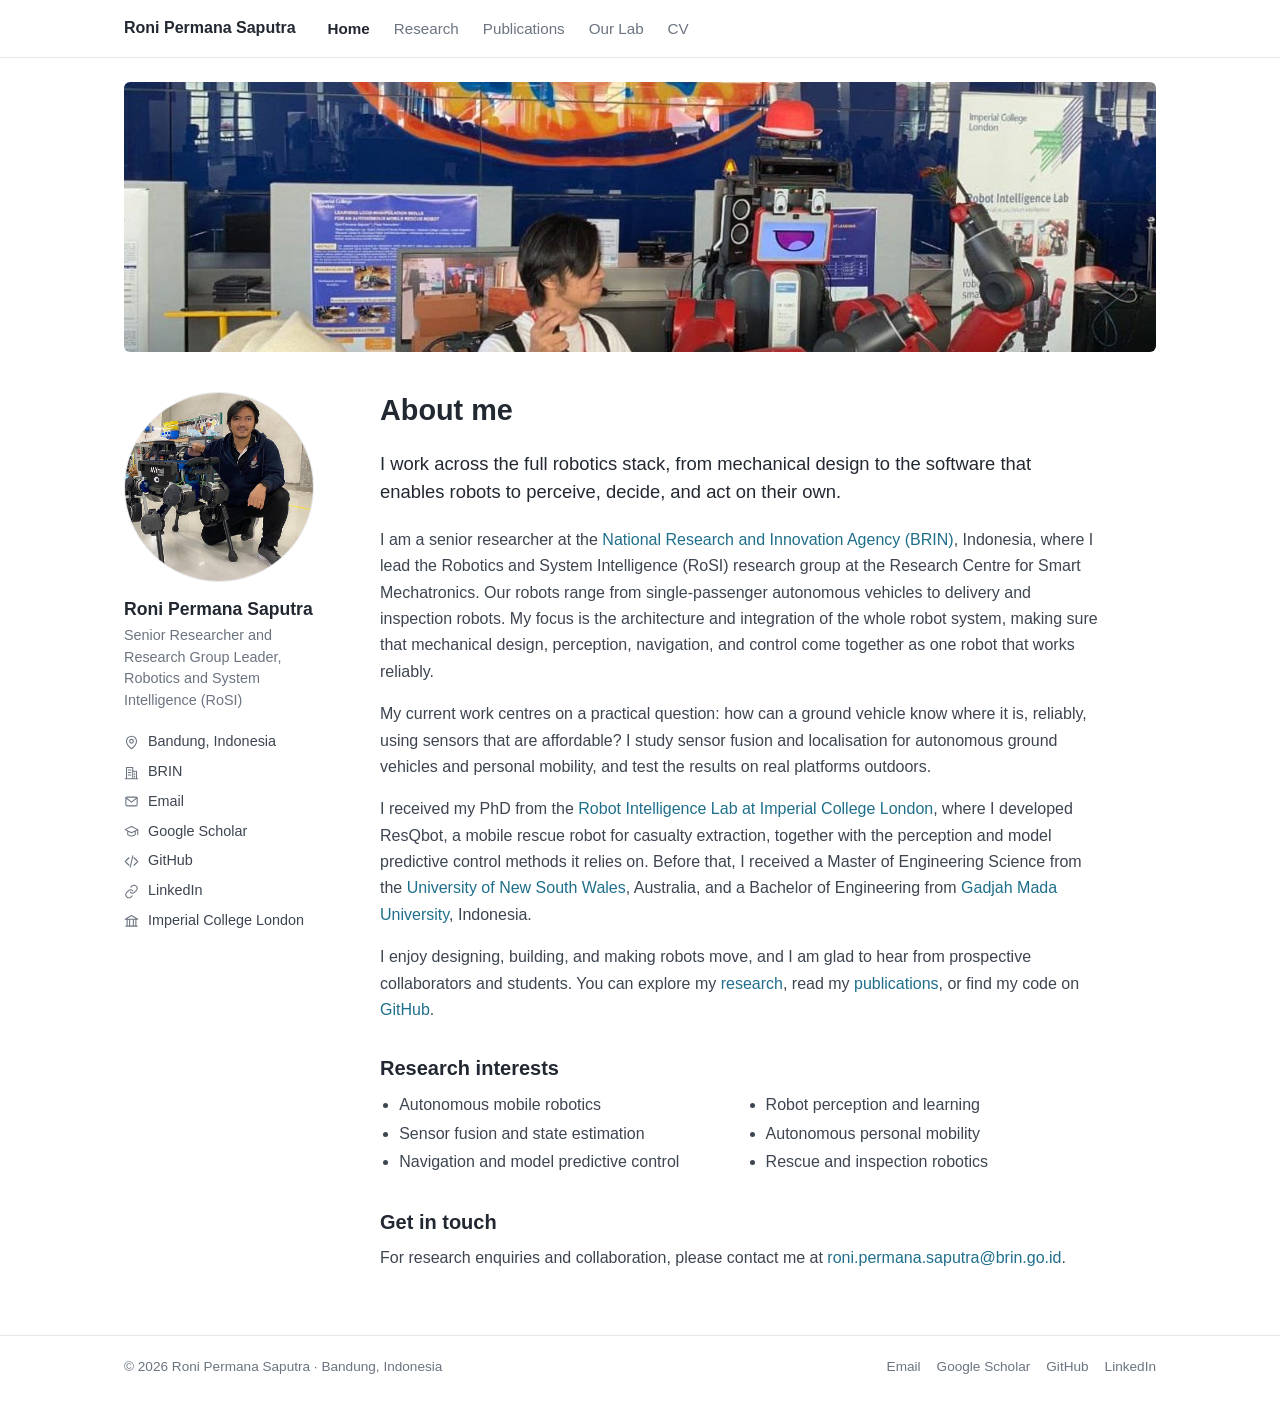
==== index.html @ 5c5a3ea8 "Add files via upload" ====
<!doctype html>
<html lang="en-GB">
<head>
  <meta charset="utf-8">
  <meta name="viewport" content="width=device-width, initial-scale=1">
  <title>Roni Permana Saputra — Robotics Researcher</title>
  <meta name="description" content="Roni Permana Saputra — senior robotics researcher and research group leader (RoSI) at BRIN. Research in autonomous mobile robots, robot perception, navigation and control.">
  <link rel="canonical" href="https://roni-permana-saputra.github.io/">
  <meta property="og:type" content="website">
  <meta property="og:title" content="Roni Permana Saputra — Robotics Researcher">
  <meta property="og:description" content="Roni Permana Saputra — senior robotics researcher and research group leader (RoSI) at BRIN. Research in autonomous mobile robots, robot perception, navigation and control.">
  <meta property="og:url" content="https://roni-permana-saputra.github.io/">
  <meta property="og:image" content="https://roni-permana-saputra.github.io/images/profile.jpg">
  <meta name="theme-color" content="#111111">
  <link rel="icon" type="image/svg+xml" href="data:image/svg+xml,%3Csvg xmlns='http://www.w3.org/2000/svg' viewBox='0 0 64 64'%3E%3Cg fill='%23111111' stroke='%23111111' stroke-width='3.4' stroke-linejoin='round'%3E%3Crect x='4' y='35' width='56' height='24' rx='12'/%3E%3Crect x='12' y='5' width='40' height='52' rx='12'/%3E%3C/g%3E%3Cg fill='%23fff'%3E%3Crect x='4' y='35' width='56' height='24' rx='12'/%3E%3Crect x='12' y='5' width='40' height='52' rx='12'/%3E%3C/g%3E%3Crect x='18.5' y='12' width='27' height='27' rx='6' fill='%23111111'/%3E%3Crect x='23.6' y='16.8' width='5.6' height='11' rx='2.8' fill='none' stroke='%23fff' stroke-width='1.9'/%3E%3Crect x='34.8' y='16.8' width='5.6' height='11' rx='2.8' fill='none' stroke='%23fff' stroke-width='1.9'/%3E%3Crect x='27.5' y='45' width='9' height='2.6' rx='1.3' fill='%23111111'/%3E%3C/svg%3E">
  <link rel="stylesheet" href="assets/site.css?v=20261004m">
  <script src="assets/site.js?v=20261004m" defer></script>
  <script type="application/ld+json">{"@context": "https://schema.org", "@type": "Person", "name": "Roni Permana Saputra", "honorificSuffix": "PhD", "jobTitle": "Senior Researcher and Research Group Leader, Robotics and System Intelligence (RoSI)", "url": "https://roni-permana-saputra.github.io/", "image": "https://roni-permana-saputra.github.io/images/profile.jpg", "email": "mailto:roni.permana.saputra@brin.go.id", "affiliation": {"@type": "Organization", "name": "Research Centre for Smart Mechatronics, National Research and Innovation Agency (BRIN)"}, "alumniOf": ["Imperial College London", "University of New South Wales", "Gadjah Mada University"], "sameAs": ["https://github.com/roni-permana-saputra", "https://www.linkedin.com/in/roni-permana-saputra/", "https://scholar.google.co.id/citations?user=I5WKiPUAAAAJ&hl=en", "https://www.imperial.ac.uk/robot-intelligence/people/roni.saputra/"]}</script>
</head>
<body>
  <a class="skip-link" href="#main">Skip to content</a>
  <header class="masthead">
    <div class="wrap masthead-inner">
      <a class="site-name" href="index.html">Roni Permana Saputra</a>
      <button class="menu-toggle" aria-expanded="false" aria-controls="main-nav" hidden>Menu</button>
      <nav id="main-nav" aria-label="Main navigation">
        <a href="index.html" aria-current="page">Home</a>
        <a href="research.html">Research</a>
        <a href="publications.html">Publications</a>
        <a href="lab.html">Our Lab</a>
        <a href="cv.html">CV</a>
      </nav>
    </div>
  </header>
  <div class="wrap"><img class="banner" src="images/banner.jpg" width="1290" height="500" alt="Robot demonstration at a public exhibition stand of the Robot Intelligence Lab, Imperial College London"></div>
  <div class="wrap layout">
    <aside class="sidebar" aria-label="Profile">
      <img class="portrait" src="images/profile.jpg" width="720" height="720" alt="Portrait of Roni Permana Saputra">
      <div class="who">
        <p class="name">Roni Permana Saputra</p>
        <p class="role">Senior Researcher and Research Group Leader, Robotics and System Intelligence (RoSI)</p>
      </div>
      <ul class="side-links">
        <li><svg viewBox="0 0 24 24" fill="none" stroke="currentColor" stroke-width="1.7" stroke-linecap="round" stroke-linejoin="round" aria-hidden="true"><circle cx="12" cy="10" r="3"/><path d="M20 10c0 6-8 12-8 12S4 16 4 10a8 8 0 1 1 16 0Z"/></svg><span>Bandung, Indonesia</span></li>
        <li><svg viewBox="0 0 24 24" fill="none" stroke="currentColor" stroke-width="1.7" stroke-linecap="round" stroke-linejoin="round" aria-hidden="true"><path d="M4 22V4h10v18M14 10h6v12M2 22h20M7 8h4M7 12h4M7 16h4M17 14v1M17 18v1"/></svg><a href="https://www.brin.go.id/">BRIN</a></li>
        <li><svg viewBox="0 0 24 24" fill="none" stroke="currentColor" stroke-width="1.7" stroke-linecap="round" stroke-linejoin="round" aria-hidden="true"><rect x="3" y="5" width="18" height="14" rx="2"/><path d="m3 6 9 7 9-7"/></svg><a href="mailto:roni.permana.saputra@brin.go.id">Email</a></li>
        <li><svg viewBox="0 0 24 24" fill="none" stroke="currentColor" stroke-width="1.7" stroke-linecap="round" stroke-linejoin="round" aria-hidden="true"><path d="m2 9 10-5 10 5-10 5-10-5ZM6 11v6c4 3 8 3 12 0v-6M22 9v8"/></svg><a href="https://scholar.google.co.id/citations?user=I5WKiPUAAAAJ&hl=en">Google Scholar</a></li>
        <li><svg viewBox="0 0 24 24" fill="none" stroke="currentColor" stroke-width="1.7" stroke-linecap="round" stroke-linejoin="round" aria-hidden="true"><path d="m8 6-6 6 6 6M16 6l6 6-6 6M14 3l-4 18"/></svg><a href="https://github.com/roni-permana-saputra">GitHub</a></li>
        <li><svg viewBox="0 0 24 24" fill="none" stroke="currentColor" stroke-width="1.7" stroke-linecap="round" stroke-linejoin="round" aria-hidden="true"><path d="M10 13a5 5 0 0 0 7 .1l3-3a5 5 0 0 0-7-7l-2 2M14 11a5 5 0 0 0-7-.1l-3 3a5 5 0 0 0 7 7l2-2"/></svg><a href="https://www.linkedin.com/in/roni-permana-saputra/">LinkedIn</a></li>
        <li><svg viewBox="0 0 24 24" fill="none" stroke="currentColor" stroke-width="1.7" stroke-linecap="round" stroke-linejoin="round" aria-hidden="true"><path d="M3 21h18M5 21V10M19 21V10M9 21V10M15 21V10M2 10l10-6 10 6Z"/></svg><a href="https://www.imperial.ac.uk/robot-intelligence/people/roni.saputra/">Imperial College London</a></li>
      </ul>
    </aside>
    <main id="main" tabindex="-1">
      <h1>About me</h1>
      <div class="prose">
        <p class="intro">I work across the full robotics stack, from mechanical design to the software that enables robots to perceive, decide, and act on their own.</p>
        <p>I am a senior researcher at the <a href="https://www.brin.go.id/">National Research and Innovation Agency (BRIN)</a>, Indonesia, where I lead the Robotics and System Intelligence (RoSI) research group at the Research Centre for Smart Mechatronics. Our robots range from single-passenger autonomous vehicles to delivery and inspection robots. My focus is the architecture and integration of the whole robot system, making sure that mechanical design, perception, navigation, and control come together as one robot that works reliably.</p>
        <p>My current work centres on a practical question: how can a ground vehicle know where it is, reliably, using sensors that are affordable? I study sensor fusion and localisation for autonomous ground vehicles and personal mobility, and test the results on real platforms outdoors.</p>
        <p>I received my PhD from the <a href="https://www.imperial.ac.uk/robot-intelligence/">Robot Intelligence Lab at Imperial College London</a>, where I developed ResQbot, a mobile rescue robot for casualty extraction, together with the perception and model predictive control methods it relies on. Before that, I received a Master of Engineering Science from the <a href="https://www.unsw.edu.au/">University of New South Wales</a>, Australia, and a Bachelor of Engineering from <a href="https://ugm.ac.id/en/">Gadjah Mada University</a>, Indonesia.</p>
        <p>I enjoy designing, building, and making robots move, and I am glad to hear from prospective collaborators and students. You can explore my <a href="research.html">research</a>, read my <a href="publications.html">publications</a>, or find my code on <a href="https://github.com/roni-permana-saputra">GitHub</a>.</p>
        <h2>Research interests</h2>
        <ul class="plain-list two-col">
          <li>Autonomous mobile robotics</li>
          <li>Sensor fusion and state estimation</li>
          <li>Navigation and model predictive control</li>
          <li>Robot perception and learning</li>
          <li>Autonomous personal mobility</li>
          <li>Rescue and inspection robotics</li>
        </ul>
        <h2>Get in touch</h2>
        <p>For research enquiries and collaboration, please contact me at <a href="mailto:roni.permana.saputra@brin.go.id">roni.permana.saputra@brin.go.id</a>.</p>
      </div>
    </main>
  </div>
  <footer>
    <div class="wrap footer-inner">
      <p>© 2026 Roni Permana Saputra · Bandung, Indonesia</p>
      <div class="footer-links"><a href="mailto:roni.permana.saputra@brin.go.id">Email</a><a href="https://scholar.google.co.id/citations?user=I5WKiPUAAAAJ&hl=en">Google Scholar</a><a href="https://github.com/roni-permana-saputra">GitHub</a><a href="https://www.linkedin.com/in/roni-permana-saputra/">LinkedIn</a></div>
    </div>
  </footer>
</body>
</html>
---- assets/site.css ----
/* Roni Permana Saputra — personal academic site */
:root {
  --bg: #ffffff;
  --ink: #222831;
  --text: #3d4551;
  --muted: #6b7480;
  --line: #e6e8eb;
  --accent: #1f6f8b;
  --accent-strong: #154f63;
  --sans: -apple-system, BlinkMacSystemFont, "Segoe UI", Roboto, "Helvetica Neue", Arial, sans-serif;
  color-scheme: light dark;
}
@media (prefers-color-scheme: dark) {
  :root { --bg: #14181d; --ink: #eef0f3; --text: #c6ccd4; --muted: #939ba6; --line: #2a313a; --accent: #7cc0d8; --accent-strong: #a5d6e8; }
}
* { box-sizing: border-box; }
html { -webkit-text-size-adjust: 100%; }
body { margin: 0; font-family: var(--sans); font-size: 16px; line-height: 1.65; color: var(--text); background: var(--bg); }
[hidden] { display: none !important; }
a { color: var(--accent); text-decoration: none; }
a:hover { color: var(--accent-strong); text-decoration: underline; }
a:focus-visible, button:focus-visible { outline: 2px solid var(--accent); outline-offset: 2px; }
button { font: inherit; cursor: pointer; }
p { margin: 0 0 1em; }
h1, h2, h3 { color: var(--ink); margin: 0; line-height: 1.3; }
.wrap { max-width: 1080px; margin: 0 auto; padding: 0 24px; }
.skip-link { position: fixed; top: -100px; left: 16px; padding: 8px 16px; background: var(--bg); z-index: 30; }
.skip-link:focus { top: 12px; }

/* Masthead */
.masthead { border-bottom: 1px solid var(--line); }
.masthead-inner { display: flex; align-items: center; gap: 8px 32px; min-height: 56px; flex-wrap: wrap; }
.site-name { font-weight: 700; font-size: 1rem; color: var(--ink); }
.site-name:hover { color: var(--ink); }
nav { display: flex; gap: 24px; }
nav a { padding: 16px 0; font-size: .95rem; color: var(--muted); }
nav a:hover { color: var(--ink); text-decoration: none; }
nav a[aria-current] { color: var(--ink); font-weight: 600; }
.menu-toggle { display: none; margin-left: auto; padding: 5px 12px; border: 1px solid var(--line); border-radius: 4px; background: none; color: var(--ink); font-size: .9rem; }

.banner { display: block; width: 100%; height: clamp(140px, 24vw, 270px); object-fit: cover; object-position: center 12%; margin-top: 24px; border-radius: 6px; }
.banner + * { }

/* Layout */
.layout { display: grid; grid-template-columns: 200px minmax(0, 1fr); gap: 56px; padding-top: 40px; padding-bottom: 64px; align-items: start; }
main { max-width: 720px; }

/* Sidebar */
.sidebar { font-size: .9rem; }
.portrait { display: block; width: 190px; height: 190px; object-fit: cover; object-position: center; border-radius: 50%; border: 1px solid var(--line); }
.who .name { margin: 16px 0 4px; font-size: 1.1rem; font-weight: 700; color: var(--ink); line-height: 1.3; }
.who .role { margin: 0; color: var(--muted); line-height: 1.5; }
.side-links { list-style: none; margin: 16px 0 0; padding: 0; }
.side-links li { display: flex; align-items: center; gap: 9px; padding: 3px 0; color: var(--text); }
.side-links a { color: var(--text); }
.side-links a:hover { color: var(--accent); }
.side-links svg { width: 15px; height: 15px; flex-shrink: 0; color: var(--muted); }

/* Content */
h1 { font-size: 1.8rem; margin-bottom: 20px; }
h2 { font-size: 1.25rem; margin: 32px 0 10px; }
h3 { font-size: 1rem; }
.intro { font-size: 1.15rem; line-height: 1.55; color: var(--ink); margin-bottom: 1.1em; }
.prose h3 { margin: 22px 0 6px; font-size: .78rem; font-weight: 600; letter-spacing: .08em; text-transform: uppercase; color: var(--muted); }
.plain-list strong { font-weight: 400; color: var(--ink); }
.areas .plain-list, .areas-list { list-style: none; padding-left: 0; }
.areas .plain-list li { padding: 5px 0; border-top: 1px solid var(--line); color: var(--muted); font-size: .94rem; }
.areas .plain-list li:first-child { border-top: 0; }
.areas .plain-list strong { display: block; font-size: 1rem; }
.two-col { columns: 2; column-gap: 32px; }
.two-col li { break-inside: avoid; }
@media (max-width: 560px) { .two-col { columns: 1; } }
.team { columns: 2; column-gap: 32px; }
.team li { break-inside: avoid; }
@media (max-width: 760px) { .team { columns: 1; } }
.areas > h2:first-child { margin-top: 0; }
.areas + .entry { margin-top: 4px; padding-top: 12px; border-top: 0; }
.robots { margin: 14px 0 18px; }
.robot { display: grid; grid-template-columns: 168px minmax(0, 1fr); gap: 24px; align-items: start; padding: 16px 0; border-top: 1px solid var(--line); }
.robot:first-child { border-top: 0; padding-top: 4px; }
.robot img { background: #fff; display: block; width: 168px; height: 168px; object-fit: cover; border-radius: 50%; border: 1px solid var(--line); }
.robot .ph { width: 168px; height: 168px; border-radius: 50%; border: 1px dashed var(--line); background: color-mix(in srgb, var(--line) 35%, transparent); }
.robot h3 { margin: 0 0 4px; font-size: 1rem; font-weight: 600; letter-spacing: 0; text-transform: none; color: var(--ink); }
.robot p { margin: 0; font-size: .95rem; }
@media (max-width: 560px) { .robot { grid-template-columns: 108px minmax(0, 1fr); gap: 14px; } .robot img, .robot .ph { width: 108px; height: 108px; } }
.lab-logo { display: block; width: 100%; max-width: 220px; height: auto; margin: 4px 0 14px -8px; background: #fff; border-radius: 6px; }
.figure { margin: 20px 0 8px; }
.figure img { display: block; width: 100%; max-width: 360px; height: auto; border-radius: 6px; border: 1px solid var(--line); }
.figure figcaption { margin-top: 6px; font-size: .88rem; color: var(--muted); }
.page-head { margin-bottom: 20px; }
.page-head .lead { color: var(--muted); margin-bottom: 0; }
.page-head h1 { margin-bottom: 10px; }
.eyebrow { display: none; }
.plain-list { margin: 0 0 1em; padding-left: 1.2em; }
.plain-list li { padding: 1px 0; }
.note { font-size: .9rem; color: var(--muted); }
.section > div > :last-child, .prose > :last-child { margin-bottom: 0; }

/* Research */
.entry { margin-top: 32px; padding-top: 24px; border-top: 1px solid var(--line); scroll-margin-top: 16px; }
.entry .num { display: none; }
.entry .meta { margin: 0 0 4px; font-size: .78rem; color: var(--muted); }
.entry .meta br { display: none; }
.entry h2 { margin: 0 0 10px; }
.entry-links { display: flex; flex-wrap: wrap; gap: 2px 16px; font-size: .9rem; }

/* Publications */
.pub-year { margin-top: 28px; }
.year-heading { margin: 0 0 12px; padding-bottom: 6px; border-bottom: 1px solid var(--line); }
.publication { margin-bottom: 20px; }
.publication .kind { display: none; }
.publication h3 { margin-bottom: 2px; font-weight: 600; }
.publication h3 a { color: var(--ink); }
.publication h3 a:hover { color: var(--accent); }
.publication p { margin: 0; font-size: .92rem; }
.publication strong { color: var(--ink); }
.publication .venue { font-style: italic; color: var(--muted); }
.publication .entry-links { margin-top: 2px; font-size: .88rem; }

/* CV */
.print-button { margin-top: 14px; padding: 6px 14px; border: 1px solid var(--line); border-radius: 4px; background: none; color: var(--ink); font-size: .88rem; }
.print-button:hover { border-color: var(--accent); color: var(--accent); }
.cv-row { display: grid; grid-template-columns: 110px minmax(0, 1fr); gap: 16px; padding: 8px 0; }
.cv-row .period { font-size: .88rem; color: var(--muted); padding-top: 2px; }
.cv-row h3 { margin-bottom: 1px; }
.cv-row p { margin: 0; font-size: .93rem; }
.cv-row p + p { color: var(--muted); }
.cv-sub { margin: 14px 0 4px; font-size: .95rem; font-weight: 600; }
.cv-sub:first-child { margin-top: 0; }
.cv-pubs { margin: 0; padding-left: 1.5em; font-size: .92rem; }
.cv-pubs li { padding: 3px 0; }
.cv-pubs strong { color: var(--ink); }

footer { border-top: 1px solid var(--line); }
.footer-inner { display: flex; flex-wrap: wrap; gap: 6px 24px; justify-content: space-between; padding-top: 20px; padding-bottom: 24px; color: var(--muted); font-size: .85rem; }
.footer-inner p { margin: 0; }
.footer-inner a { color: var(--muted); }
.footer-links { display: flex; gap: 16px; }

@media (max-width: 760px) {
  .layout { grid-template-columns: 1fr; gap: 28px; padding-top: 24px; padding-bottom: 40px; }
  .sidebar { display: grid; grid-template-columns: 84px minmax(0, 1fr); gap: 4px 16px; align-items: center; padding-bottom: 20px; border-bottom: 1px solid var(--line); }
  .portrait { width: 84px; height: 84px; }
  .who .name { margin-top: 0; }
  .side-links { grid-column: 1 / -1; display: flex; flex-wrap: wrap; gap: 0 18px; margin-top: 10px; }
  .side-links li { min-height: 36px; }
  .menu-toggle { display: block; }
  nav { width: 100%; flex-direction: column; gap: 0; padding-bottom: 8px; }
  nav a { padding: 10px 0; border-top: 1px solid var(--line); }
  .js nav:not(.is-open) { display: none; }
  .cv-row { grid-template-columns: 1fr; gap: 0; }
  h1 { font-size: 1.6rem; }
}
@media print {
  :root { --bg: #fff; --ink: #000; --text: #111; --muted: #444; --line: #ccc; --accent: #154f63; }
  body { font-size: 10.5pt; }
  .masthead, .sidebar, footer, .print-button, .skip-link { display: none !important; }
  .layout { display: block; padding: 0; }
  .wrap, main { max-width: none; padding: 0; }
  .cv-row, .publication, .entry { break-inside: avoid; }
}
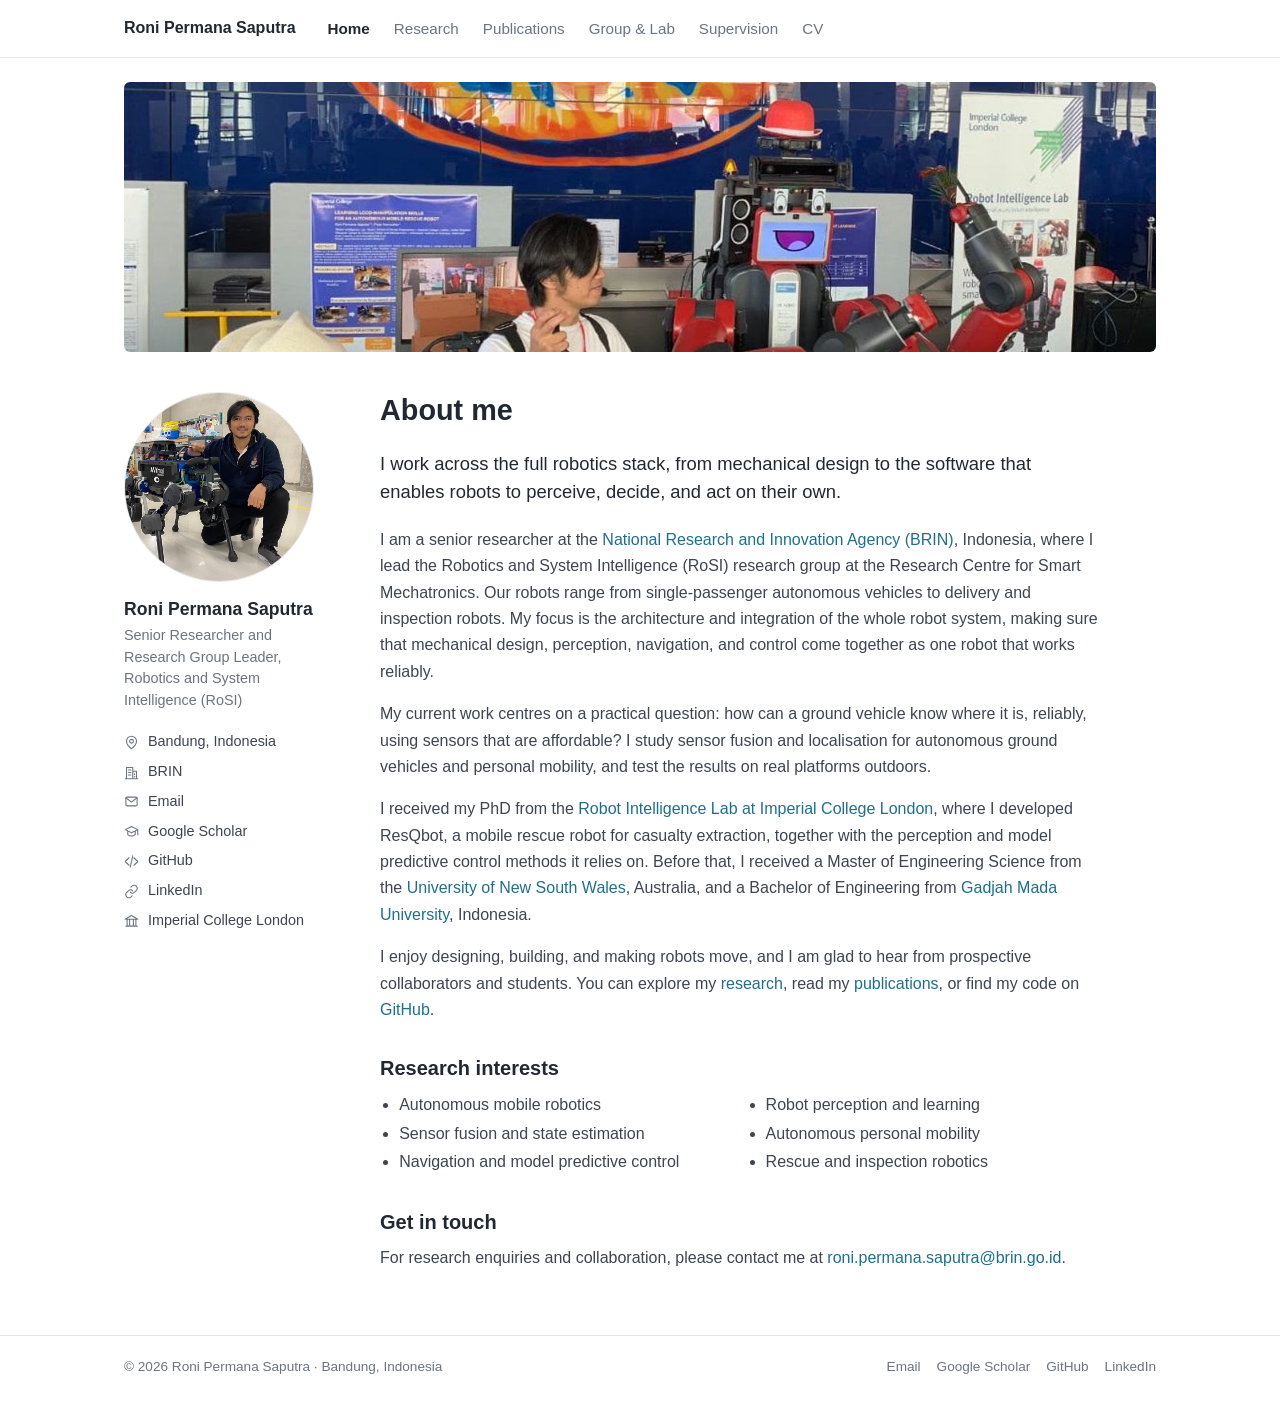
==== commit f0c3dc3a: "Add files via upload" ====
--- a/index.html
+++ b/index.html
@@ -27,7 +27,8 @@
         <a href="index.html" aria-current="page">Home</a>
         <a href="research.html">Research</a>
         <a href="publications.html">Publications</a>
-        <a href="lab.html">Our Lab</a>
+        <a href="lab.html">Group &amp; Lab</a>
+        <a href="supervision.html">Supervision</a>
         <a href="cv.html">CV</a>
       </nav>
     </div>
--- a/assets/site.css
+++ b/assets/site.css
@@ -104,6 +104,12 @@
 .entry h2 { margin: 0 0 10px; }
 .entry-links { display: flex; flex-wrap: wrap; gap: 2px 16px; font-size: .9rem; }
 
+.group-head { margin: 44px 0 0; padding-bottom: 8px; border-bottom: 2px solid var(--ink); font-size: 1.25rem; }
+.group-head + .entry { margin-top: 0; padding-top: 22px; border-top: 0; }
+.entry h3 { margin: 0 0 10px; font-size: 1.12rem; }
+.entry .funding { font-size: .88rem; color: var(--muted); margin-bottom: .6em; }
+.entry .funding span { font-weight: 600; text-transform: uppercase; letter-spacing: .06em; font-size: .72rem; margin-right: 6px; }
+
 /* Publications */
 .pub-year { margin-top: 28px; }
 .year-heading { margin: 0 0 12px; padding-bottom: 6px; border-bottom: 1px solid var(--line); }
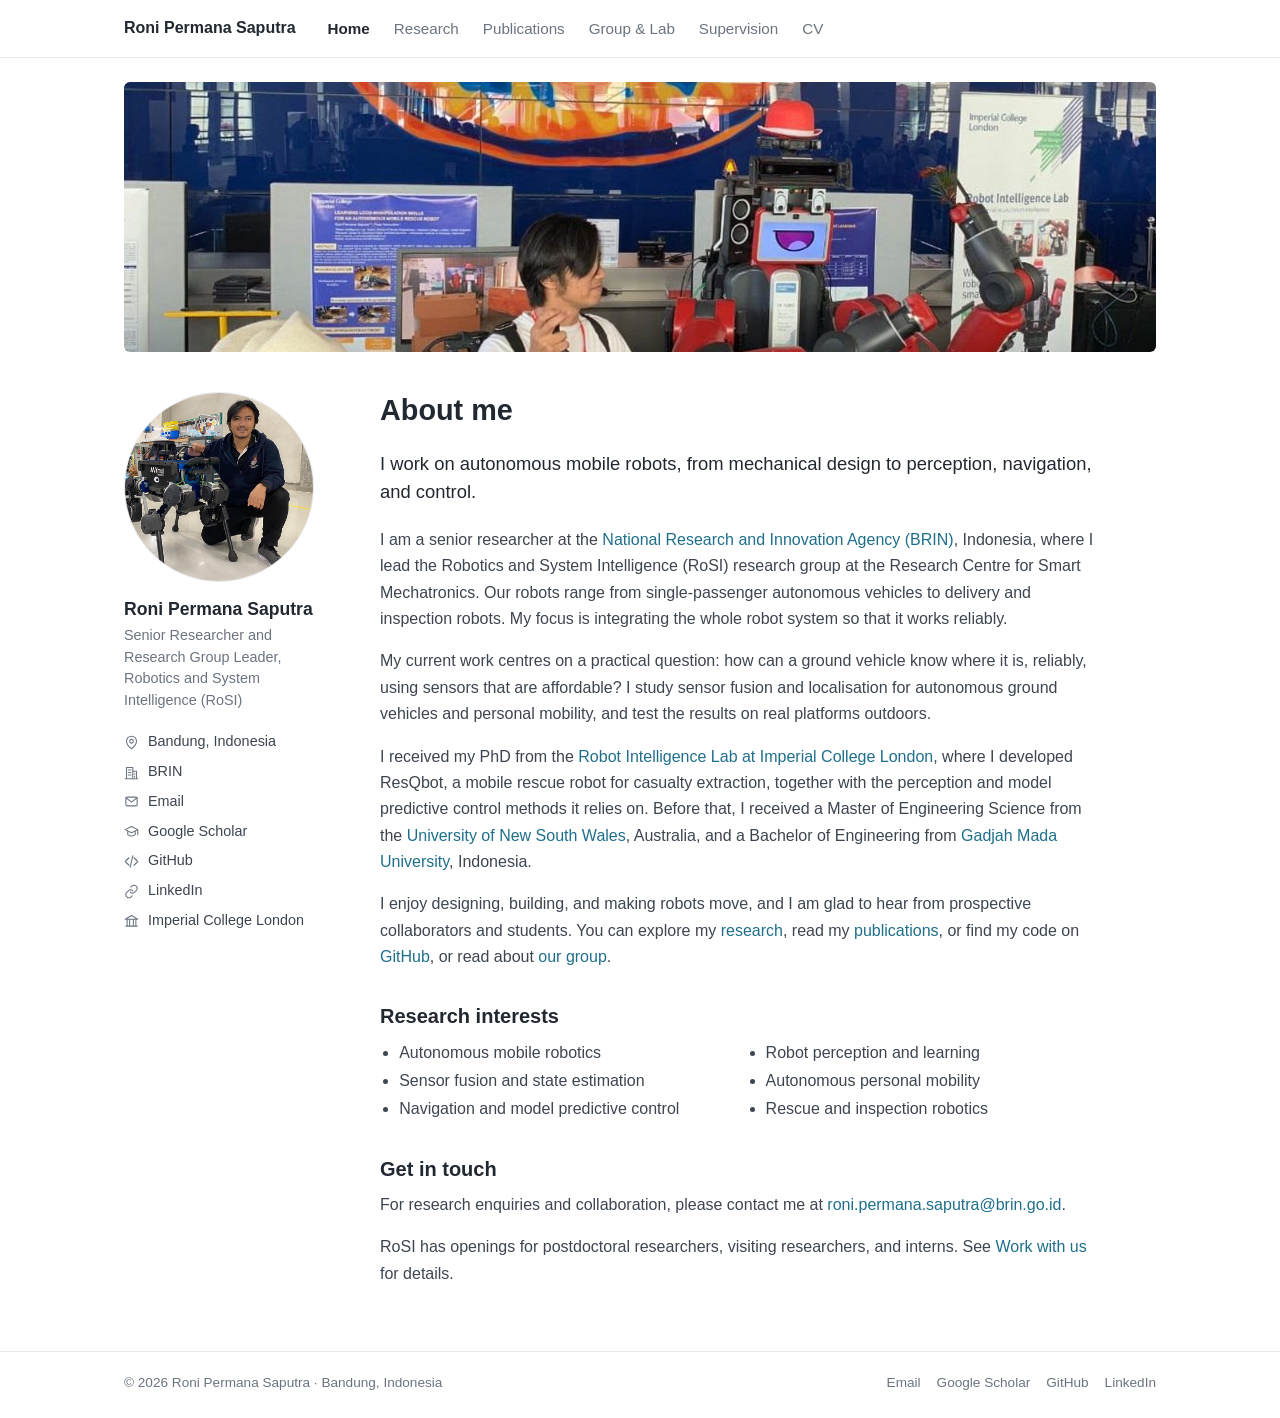
==== commit 470fb0e4: "Add files via upload" ====
--- a/index.html
+++ b/index.html
@@ -54,11 +54,11 @@
     <main id="main" tabindex="-1">
       <h1>About me</h1>
       <div class="prose">
-        <p class="intro">I work across the full robotics stack, from mechanical design to the software that enables robots to perceive, decide, and act on their own.</p>
-        <p>I am a senior researcher at the <a href="https://www.brin.go.id/">National Research and Innovation Agency (BRIN)</a>, Indonesia, where I lead the Robotics and System Intelligence (RoSI) research group at the Research Centre for Smart Mechatronics. Our robots range from single-passenger autonomous vehicles to delivery and inspection robots. My focus is the architecture and integration of the whole robot system, making sure that mechanical design, perception, navigation, and control come together as one robot that works reliably.</p>
+        <p class="intro">I work on autonomous mobile robots, from mechanical design to perception, navigation, and control.</p>
+        <p>I am a senior researcher at the <a href="https://www.brin.go.id/">National Research and Innovation Agency (BRIN)</a>, Indonesia, where I lead the Robotics and System Intelligence (RoSI) research group at the Research Centre for Smart Mechatronics. Our robots range from single-passenger autonomous vehicles to delivery and inspection robots. My focus is integrating the whole robot system so that it works reliably.</p>
         <p>My current work centres on a practical question: how can a ground vehicle know where it is, reliably, using sensors that are affordable? I study sensor fusion and localisation for autonomous ground vehicles and personal mobility, and test the results on real platforms outdoors.</p>
         <p>I received my PhD from the <a href="https://www.imperial.ac.uk/robot-intelligence/">Robot Intelligence Lab at Imperial College London</a>, where I developed ResQbot, a mobile rescue robot for casualty extraction, together with the perception and model predictive control methods it relies on. Before that, I received a Master of Engineering Science from the <a href="https://www.unsw.edu.au/">University of New South Wales</a>, Australia, and a Bachelor of Engineering from <a href="https://ugm.ac.id/en/">Gadjah Mada University</a>, Indonesia.</p>
-        <p>I enjoy designing, building, and making robots move, and I am glad to hear from prospective collaborators and students. You can explore my <a href="research.html">research</a>, read my <a href="publications.html">publications</a>, or find my code on <a href="https://github.com/roni-permana-saputra">GitHub</a>.</p>
+        <p>I enjoy designing, building, and making robots move, and I am glad to hear from prospective collaborators and students. You can explore my <a href="research.html">research</a>, read my <a href="publications.html">publications</a>, or find my code on <a href="https://github.com/roni-permana-saputra">GitHub</a>, or read about <a href="lab.html">our group</a>.</p>
         <h2>Research interests</h2>
         <ul class="plain-list two-col">
           <li>Autonomous mobile robotics</li>
@@ -70,6 +70,7 @@
         </ul>
         <h2>Get in touch</h2>
         <p>For research enquiries and collaboration, please contact me at <a href="mailto:roni.permana.saputra@brin.go.id">roni.permana.saputra@brin.go.id</a>.</p>
+        <p>RoSI has openings for postdoctoral researchers, visiting researchers, and interns. See <a href="lab.html#work-with-us">Work with us</a> for details.</p>
       </div>
     </main>
   </div>
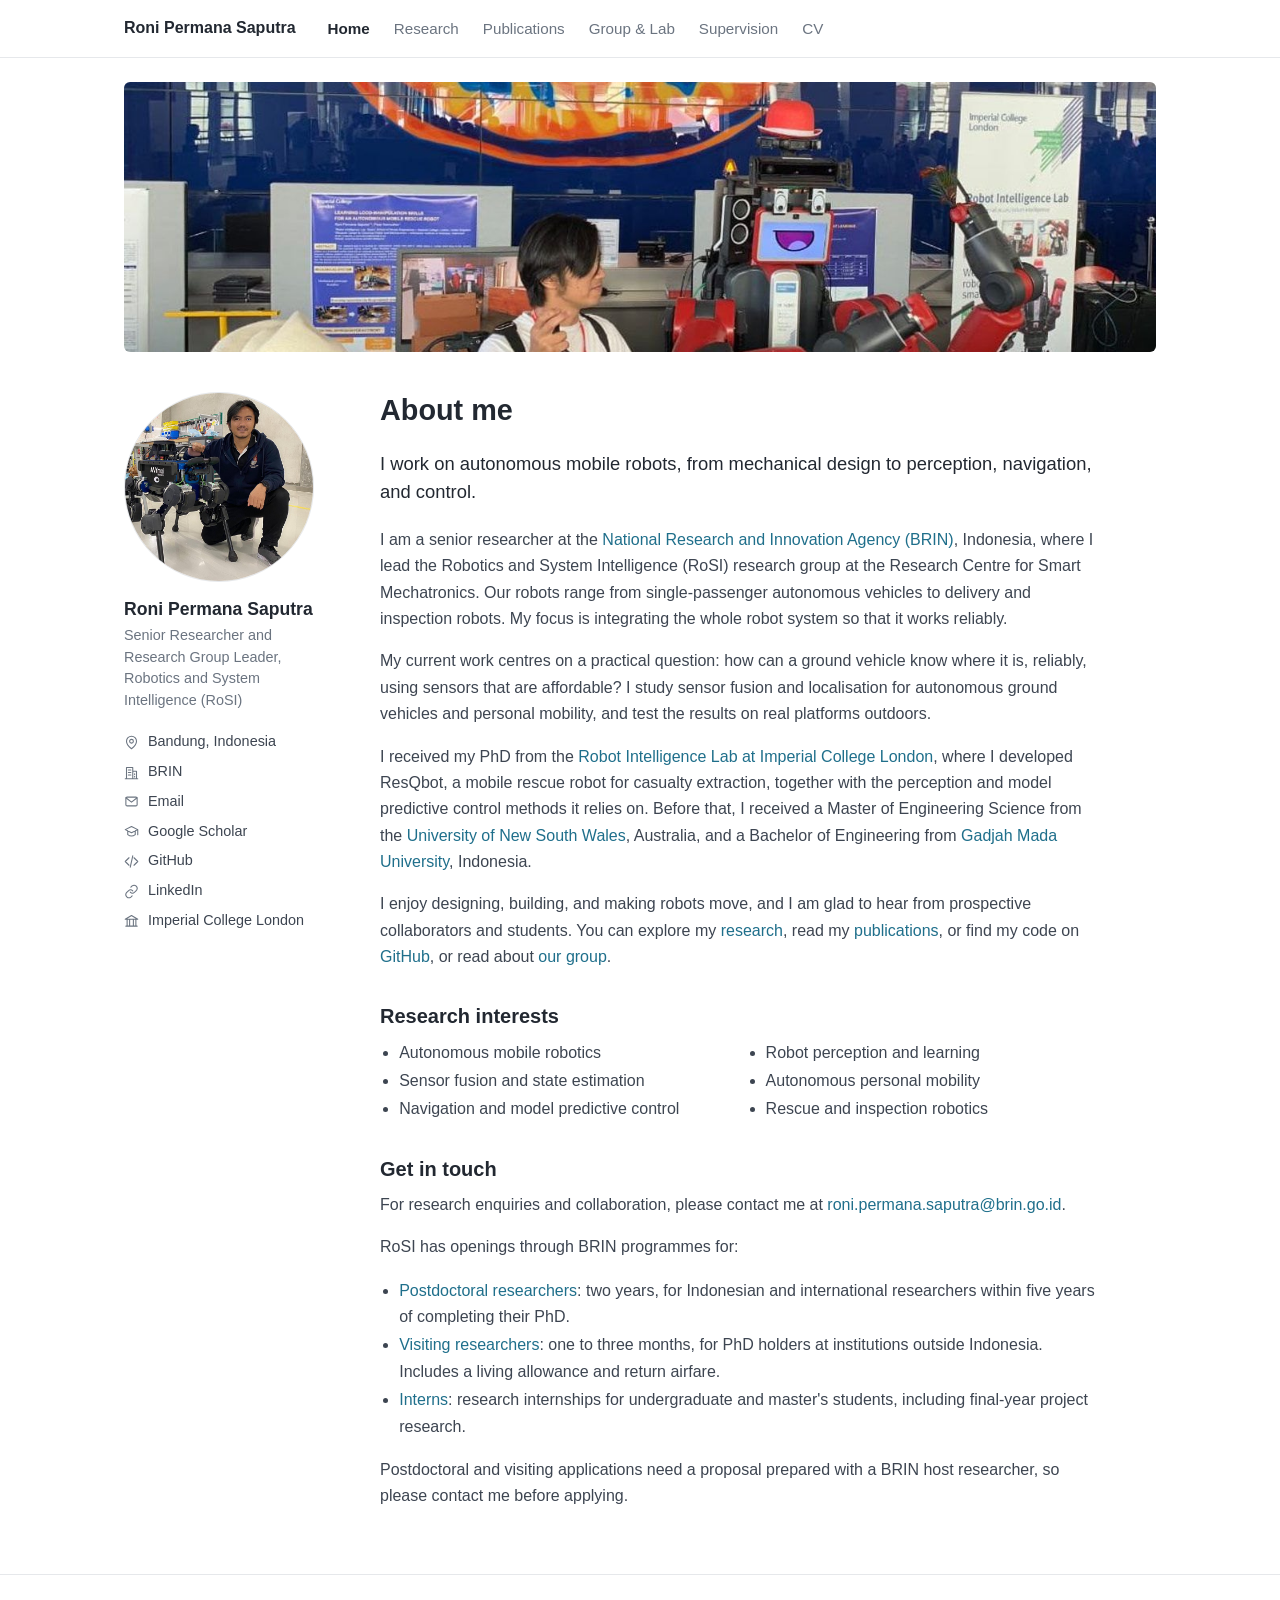
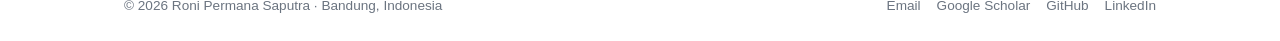
==== commit 558f7b2c: "Add files via upload" ====
--- a/index.html
+++ b/index.html
@@ -70,7 +70,13 @@
         </ul>
         <h2>Get in touch</h2>
         <p>For research enquiries and collaboration, please contact me at <a href="mailto:roni.permana.saputra@brin.go.id">roni.permana.saputra@brin.go.id</a>.</p>
-        <p>RoSI has openings for postdoctoral researchers, visiting researchers, and interns. See <a href="lab.html#work-with-us">Work with us</a> for details.</p>
+        <p>RoSI has openings through BRIN programmes for:</p>
+        <ul class="plain-list">
+          <li><a href="https://manajementalenta.brin.go.id/program/109">Postdoctoral researchers</a>: two years, for Indonesian and international researchers within five years of completing their PhD.</li>
+          <li><a href="https://manajementalenta.brin.go.id/program/110?lang=en">Visiting researchers</a>: one to three months, for PhD holders at institutions outside Indonesia. Includes a living allowance and return airfare.</li>
+          <li><a href="https://elsa.brin.go.id/subkategori/index/Magang%20BRIN%20MBKM%20dan%20TA/26">Interns</a>: research internships for undergraduate and master's students, including final-year project research.</li>
+        </ul>
+        <p>Postdoctoral and visiting applications need a proposal prepared with a BRIN host researcher, so please contact me before applying.</p>
       </div>
     </main>
   </div>
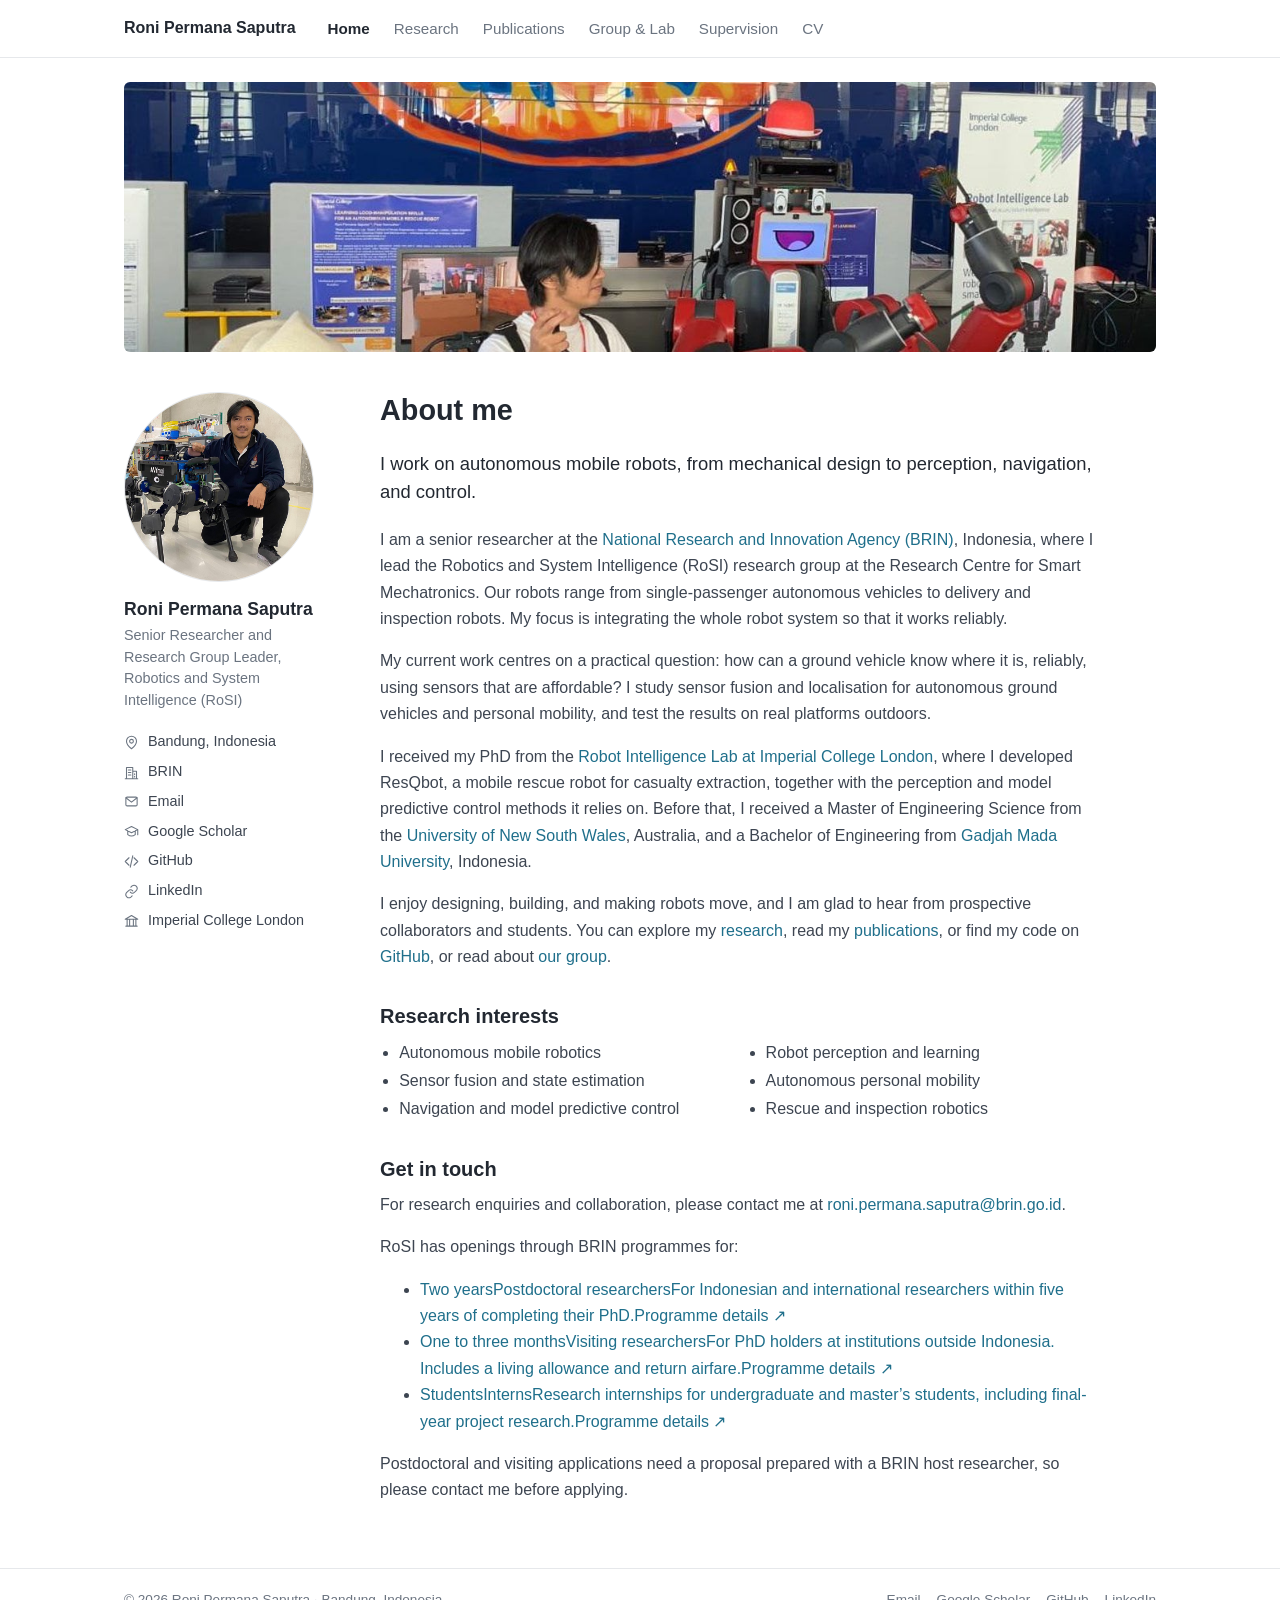
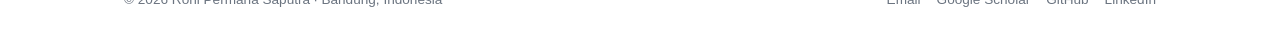
==== commit 309e900c: "Add files via upload" ====
--- a/index.html
+++ b/index.html
@@ -13,8 +13,8 @@
   <meta property="og:image" content="https://roni-permana-saputra.github.io/images/profile.jpg">
   <meta name="theme-color" content="#111111">
   <link rel="icon" type="image/svg+xml" href="data:image/svg+xml,%3Csvg xmlns='http://www.w3.org/2000/svg' viewBox='0 0 64 64'%3E%3Cg fill='%23111111' stroke='%23111111' stroke-width='3.4' stroke-linejoin='round'%3E%3Crect x='4' y='35' width='56' height='24' rx='12'/%3E%3Crect x='12' y='5' width='40' height='52' rx='12'/%3E%3C/g%3E%3Cg fill='%23fff'%3E%3Crect x='4' y='35' width='56' height='24' rx='12'/%3E%3Crect x='12' y='5' width='40' height='52' rx='12'/%3E%3C/g%3E%3Crect x='18.5' y='12' width='27' height='27' rx='6' fill='%23111111'/%3E%3Crect x='23.6' y='16.8' width='5.6' height='11' rx='2.8' fill='none' stroke='%23fff' stroke-width='1.9'/%3E%3Crect x='34.8' y='16.8' width='5.6' height='11' rx='2.8' fill='none' stroke='%23fff' stroke-width='1.9'/%3E%3Crect x='27.5' y='45' width='9' height='2.6' rx='1.3' fill='%23111111'/%3E%3C/svg%3E">
-  <link rel="stylesheet" href="assets/site.css?v=20261004m">
-  <script src="assets/site.js?v=20261004m" defer></script>
+  <link rel="stylesheet" href="assets/site.css?v=20261108d">
+  <script src="assets/site.js?v=20261108d" defer></script>
   <script type="application/ld+json">{"@context": "https://schema.org", "@type": "Person", "name": "Roni Permana Saputra", "honorificSuffix": "PhD", "jobTitle": "Senior Researcher and Research Group Leader, Robotics and System Intelligence (RoSI)", "url": "https://roni-permana-saputra.github.io/", "image": "https://roni-permana-saputra.github.io/images/profile.jpg", "email": "mailto:roni.permana.saputra@brin.go.id", "affiliation": {"@type": "Organization", "name": "Research Centre for Smart Mechatronics, National Research and Innovation Agency (BRIN)"}, "alumniOf": ["Imperial College London", "University of New South Wales", "Gadjah Mada University"], "sameAs": ["https://github.com/roni-permana-saputra", "https://www.linkedin.com/in/roni-permana-saputra/", "https://scholar.google.co.id/citations?user=I5WKiPUAAAAJ&hl=en", "https://www.imperial.ac.uk/robot-intelligence/people/roni.saputra/"]}</script>
 </head>
 <body>
@@ -71,10 +71,10 @@
         <h2>Get in touch</h2>
         <p>For research enquiries and collaboration, please contact me at <a href="mailto:roni.permana.saputra@brin.go.id">roni.permana.saputra@brin.go.id</a>.</p>
         <p>RoSI has openings through BRIN programmes for:</p>
-        <ul class="plain-list">
-          <li><a href="https://manajementalenta.brin.go.id/program/109">Postdoctoral researchers</a>: two years, for Indonesian and international researchers within five years of completing their PhD.</li>
-          <li><a href="https://manajementalenta.brin.go.id/program/110?lang=en">Visiting researchers</a>: one to three months, for PhD holders at institutions outside Indonesia. Includes a living allowance and return airfare.</li>
-          <li><a href="https://elsa.brin.go.id/subkategori/index/Magang%20BRIN%20MBKM%20dan%20TA/26">Interns</a>: research internships for undergraduate and master's students, including final-year project research.</li>
+<ul class="proj-grid three">
+          <li><a class="proj-card" href="https://manajementalenta.brin.go.id/program/109"><span class="sup-label">Two years</span><span class="proj-title">Postdoctoral researchers</span><span class="proj-text">For Indonesian and international researchers within five years of completing their PhD.</span><span class="proj-more">Programme details ↗</span></a></li>
+          <li><a class="proj-card" href="https://manajementalenta.brin.go.id/program/110?lang=en"><span class="sup-label">One to three months</span><span class="proj-title">Visiting researchers</span><span class="proj-text">For PhD holders at institutions outside Indonesia. Includes a living allowance and return airfare.</span><span class="proj-more">Programme details ↗</span></a></li>
+          <li><a class="proj-card" href="https://elsa.brin.go.id/subkategori/index/Magang%20BRIN%20MBKM%20dan%20TA/26"><span class="sup-label">Students</span><span class="proj-title">Interns</span><span class="proj-text">Research internships for undergraduate and master’s students, including final-year project research.</span><span class="proj-more">Programme details ↗</span></a></li>
         </ul>
         <p>Postdoctoral and visiting applications need a proposal prepared with a BRIN host researcher, so please contact me before applying.</p>
       </div>
--- a/assets/site.css
+++ b/assets/site.css
@@ -165,3 +165,18 @@
   .wrap, main { max-width: none; padding: 0; }
   .cv-row, .publication, .entry { break-inside: avoid; }
 }
+
+.video { margin: 16px 0; max-width: 640px; }
+.video-facade, .video iframe { position: relative; display: block; width: 100%; aspect-ratio: 16 / 9; border: 0; border-radius: 6px; overflow: hidden; background: #000; }
+.video-facade img { width: 100%; height: 100%; object-fit: cover; display: block; }
+.video-facade .play { position: absolute; left: 50%; top: 50%; width: 64px; height: 44px; margin: -22px 0 0 -32px; border-radius: 10px; background: rgba(0,0,0,.7); transition: background .15s; }
+.video-facade .play::after { content: ""; position: absolute; left: 26px; top: 13px; border-style: solid; border-width: 9px 0 9px 15px; border-color: transparent transparent transparent #fff; }
+.video-facade:hover .play, .video-facade:focus-visible .play { background: #c00; }
+.video figcaption { margin-top: 6px; font-size: .88rem; color: var(--muted); }
+
+.sup-list { list-style: none; margin: 24px 0 0; padding: 0; display: grid; gap: 14px; }
+.sup-card { padding: 14px 18px; border: 1px solid var(--line); border-radius: 12px; background: var(--bg); box-shadow: 0 1px 3px rgba(0,0,0,.05); }
+.sup-card .sup-label { margin: 0 0 2px; font-size: .72rem; letter-spacing: .06em; text-transform: uppercase; color: var(--accent); }
+.sup-card h3 { margin: 0 0 4px; font-size: 1.02rem; line-height: 1.4; color: var(--ink); }
+.sup-card p { margin: 0; color: var(--text); }
+.section .sup-list { margin-top: 12px; }
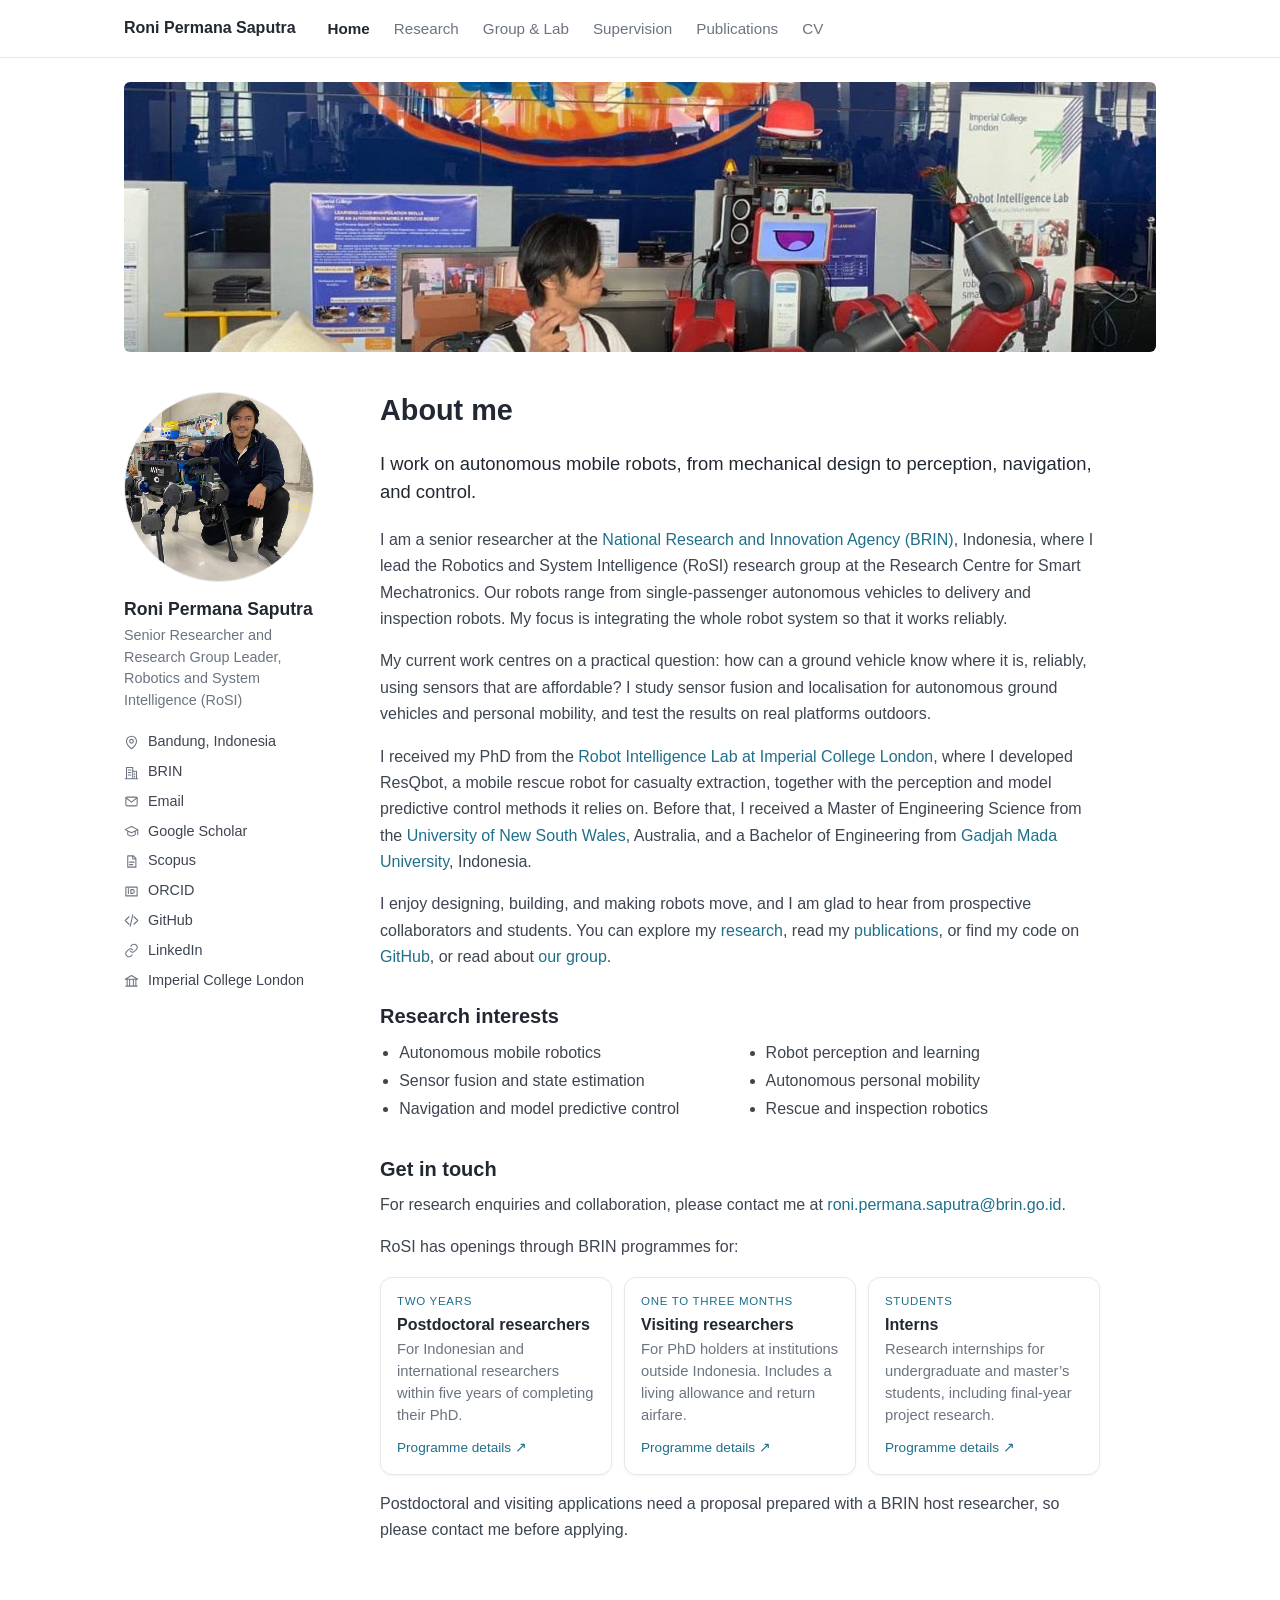
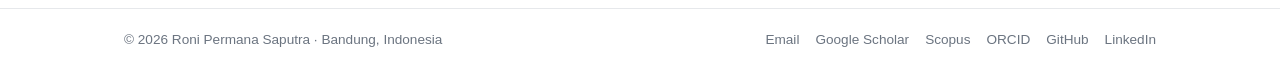
==== commit 53d6608c: "Add files via upload" ====
--- a/index.html
+++ b/index.html
@@ -13,9 +13,9 @@
   <meta property="og:image" content="https://roni-permana-saputra.github.io/images/profile.jpg">
   <meta name="theme-color" content="#111111">
   <link rel="icon" type="image/svg+xml" href="data:image/svg+xml,%3Csvg xmlns='http://www.w3.org/2000/svg' viewBox='0 0 64 64'%3E%3Cg fill='%23111111' stroke='%23111111' stroke-width='3.4' stroke-linejoin='round'%3E%3Crect x='4' y='35' width='56' height='24' rx='12'/%3E%3Crect x='12' y='5' width='40' height='52' rx='12'/%3E%3C/g%3E%3Cg fill='%23fff'%3E%3Crect x='4' y='35' width='56' height='24' rx='12'/%3E%3Crect x='12' y='5' width='40' height='52' rx='12'/%3E%3C/g%3E%3Crect x='18.5' y='12' width='27' height='27' rx='6' fill='%23111111'/%3E%3Crect x='23.6' y='16.8' width='5.6' height='11' rx='2.8' fill='none' stroke='%23fff' stroke-width='1.9'/%3E%3Crect x='34.8' y='16.8' width='5.6' height='11' rx='2.8' fill='none' stroke='%23fff' stroke-width='1.9'/%3E%3Crect x='27.5' y='45' width='9' height='2.6' rx='1.3' fill='%23111111'/%3E%3C/svg%3E">
-  <link rel="stylesheet" href="assets/site.css?v=20261108d">
-  <script src="assets/site.js?v=20261108d" defer></script>
-  <script type="application/ld+json">{"@context": "https://schema.org", "@type": "Person", "name": "Roni Permana Saputra", "honorificSuffix": "PhD", "jobTitle": "Senior Researcher and Research Group Leader, Robotics and System Intelligence (RoSI)", "url": "https://roni-permana-saputra.github.io/", "image": "https://roni-permana-saputra.github.io/images/profile.jpg", "email": "mailto:roni.permana.saputra@brin.go.id", "affiliation": {"@type": "Organization", "name": "Research Centre for Smart Mechatronics, National Research and Innovation Agency (BRIN)"}, "alumniOf": ["Imperial College London", "University of New South Wales", "Gadjah Mada University"], "sameAs": ["https://github.com/roni-permana-saputra", "https://www.linkedin.com/in/roni-permana-saputra/", "https://scholar.google.co.id/citations?user=I5WKiPUAAAAJ&hl=en", "https://www.imperial.ac.uk/robot-intelligence/people/roni.saputra/"]}</script>
+  <link rel="stylesheet" href="assets/site.css?v=20261108e">
+  <script src="assets/site.js?v=20261108e" defer></script>
+  <script type="application/ld+json">{"@context": "https://schema.org", "@type": "Person", "name": "Roni Permana Saputra", "honorificSuffix": "PhD", "jobTitle": "Senior Researcher and Research Group Leader, Robotics and System Intelligence (RoSI)", "url": "https://roni-permana-saputra.github.io/", "image": "https://roni-permana-saputra.github.io/images/profile.jpg", "email": "mailto:roni.permana.saputra@brin.go.id", "affiliation": {"@type": "Organization", "name": "Research Centre for Smart Mechatronics, National Research and Innovation Agency (BRIN)"}, "alumniOf": ["Imperial College London", "University of New South Wales", "Gadjah Mada University"], "sameAs": ["https://github.com/roni-permana-saputra", "https://www.linkedin.com/in/roni-permana-saputra/", "https://scholar.google.co.id/citations?user=I5WKiPUAAAAJ&hl=en", "https://www.scopus.com/authid/detail.uri?authorId=55383361400", "https://orcid.org/0000-0001-6989-8830", "https://www.imperial.ac.uk/robot-intelligence/people/roni.saputra/"]}</script>
 </head>
 <body>
   <a class="skip-link" href="#main">Skip to content</a>
@@ -26,9 +26,9 @@
       <nav id="main-nav" aria-label="Main navigation">
         <a href="index.html" aria-current="page">Home</a>
         <a href="research.html">Research</a>
-        <a href="publications.html">Publications</a>
         <a href="lab.html">Group &amp; Lab</a>
         <a href="supervision.html">Supervision</a>
+        <a href="publications.html">Publications</a>
         <a href="cv.html">CV</a>
       </nav>
     </div>
@@ -46,6 +46,8 @@
         <li><svg viewBox="0 0 24 24" fill="none" stroke="currentColor" stroke-width="1.7" stroke-linecap="round" stroke-linejoin="round" aria-hidden="true"><path d="M4 22V4h10v18M14 10h6v12M2 22h20M7 8h4M7 12h4M7 16h4M17 14v1M17 18v1"/></svg><a href="https://www.brin.go.id/">BRIN</a></li>
         <li><svg viewBox="0 0 24 24" fill="none" stroke="currentColor" stroke-width="1.7" stroke-linecap="round" stroke-linejoin="round" aria-hidden="true"><rect x="3" y="5" width="18" height="14" rx="2"/><path d="m3 6 9 7 9-7"/></svg><a href="mailto:roni.permana.saputra@brin.go.id">Email</a></li>
         <li><svg viewBox="0 0 24 24" fill="none" stroke="currentColor" stroke-width="1.7" stroke-linecap="round" stroke-linejoin="round" aria-hidden="true"><path d="m2 9 10-5 10 5-10 5-10-5ZM6 11v6c4 3 8 3 12 0v-6M22 9v8"/></svg><a href="https://scholar.google.co.id/citations?user=I5WKiPUAAAAJ&hl=en">Google Scholar</a></li>
+        <li><svg viewBox="0 0 24 24" fill="none" stroke="currentColor" stroke-width="1.7" stroke-linecap="round" stroke-linejoin="round" aria-hidden="true"><path d="M6 3h9l4 4v14H6zM14 3v5h5M9 13h7M9 17h5"/></svg><a href="https://www.scopus.com/authid/detail.uri?authorId=55383361400">Scopus</a></li>
+        <li><svg viewBox="0 0 24 24" fill="none" stroke="currentColor" stroke-width="1.7" stroke-linecap="round" stroke-linejoin="round" aria-hidden="true"><path d="M3 5h18v14H3zM7 9v6M7 7v.01M11 9h2.5a3 3 0 0 1 0 6H11z"/></svg><a href="https://orcid.org/0000-0001-6989-8830">ORCID</a></li>
         <li><svg viewBox="0 0 24 24" fill="none" stroke="currentColor" stroke-width="1.7" stroke-linecap="round" stroke-linejoin="round" aria-hidden="true"><path d="m8 6-6 6 6 6M16 6l6 6-6 6M14 3l-4 18"/></svg><a href="https://github.com/roni-permana-saputra">GitHub</a></li>
         <li><svg viewBox="0 0 24 24" fill="none" stroke="currentColor" stroke-width="1.7" stroke-linecap="round" stroke-linejoin="round" aria-hidden="true"><path d="M10 13a5 5 0 0 0 7 .1l3-3a5 5 0 0 0-7-7l-2 2M14 11a5 5 0 0 0-7-.1l-3 3a5 5 0 0 0 7 7l2-2"/></svg><a href="https://www.linkedin.com/in/roni-permana-saputra/">LinkedIn</a></li>
         <li><svg viewBox="0 0 24 24" fill="none" stroke="currentColor" stroke-width="1.7" stroke-linecap="round" stroke-linejoin="round" aria-hidden="true"><path d="M3 21h18M5 21V10M19 21V10M9 21V10M15 21V10M2 10l10-6 10 6Z"/></svg><a href="https://www.imperial.ac.uk/robot-intelligence/people/roni.saputra/">Imperial College London</a></li>
@@ -83,7 +85,7 @@
   <footer>
     <div class="wrap footer-inner">
       <p>© 2026 Roni Permana Saputra · Bandung, Indonesia</p>
-      <div class="footer-links"><a href="mailto:roni.permana.saputra@brin.go.id">Email</a><a href="https://scholar.google.co.id/citations?user=I5WKiPUAAAAJ&hl=en">Google Scholar</a><a href="https://github.com/roni-permana-saputra">GitHub</a><a href="https://www.linkedin.com/in/roni-permana-saputra/">LinkedIn</a></div>
+      <div class="footer-links"><a href="mailto:roni.permana.saputra@brin.go.id">Email</a><a href="https://scholar.google.co.id/citations?user=I5WKiPUAAAAJ&hl=en">Google Scholar</a><a href="https://www.scopus.com/authid/detail.uri?authorId=55383361400">Scopus</a><a href="https://orcid.org/0000-0001-6989-8830">ORCID</a><a href="https://github.com/roni-permana-saputra">GitHub</a><a href="https://www.linkedin.com/in/roni-permana-saputra/">LinkedIn</a></div>
     </div>
   </footer>
 </body>
--- a/assets/site.css
+++ b/assets/site.css
@@ -180,3 +180,22 @@
 .sup-card h3 { margin: 0 0 4px; font-size: 1.02rem; line-height: 1.4; color: var(--ink); }
 .sup-card p { margin: 0; color: var(--text); }
 .section .sup-list { margin-top: 12px; }
+.proj-grid { list-style: none; margin: 16px 0 32px; padding: 0; display: grid; grid-template-columns: repeat(2, minmax(0, 1fr)); gap: 12px; }
+.proj-card { display: flex; flex-direction: column; gap: 3px; height: 100%; box-sizing: border-box; padding: 14px 16px; border: 1px solid var(--line); border-radius: 12px; background: var(--bg); box-shadow: 0 1px 3px rgba(0,0,0,.05); color: var(--text); text-decoration: none; transition: border-color .15s, box-shadow .15s; }
+.proj-card:hover, .proj-card:focus-visible { border-color: var(--accent); box-shadow: 0 2px 8px rgba(0,0,0,.08); }
+.proj-card .sup-label { font-size: .72rem; letter-spacing: .06em; text-transform: uppercase; color: var(--accent); }
+.proj-title { font-weight: 600; color: var(--ink); line-height: 1.35; }
+.proj-text { font-size: .92rem; line-height: 1.5; color: var(--muted); }
+@media (max-width: 640px) { .proj-grid { grid-template-columns: 1fr; } }
+.entry { scroll-margin-top: 16px; }
+.proj-grid.three { grid-template-columns: repeat(3, minmax(0, 1fr)); margin: 12px 0 16px; }
+.proj-more { margin-top: auto; padding-top: 8px; font-size: .85rem; color: var(--accent); }
+@media (max-width: 760px) { .proj-grid.three { grid-template-columns: 1fr; } }
+.areas-grid { display: grid; grid-template-columns: repeat(2, minmax(0, 1fr)); gap: 12px; margin: 12px 0 8px; }
+.area-card { padding: 14px 18px 8px; border: 1px solid var(--line); border-radius: 12px; background: var(--bg); box-shadow: 0 1px 3px rgba(0,0,0,.05); }
+.area-card.wide { grid-column: 1 / -1; }
+.area-card h3.sup-label { margin: 0 0 4px; font-size: .72rem; font-weight: 500; letter-spacing: .06em; text-transform: uppercase; color: var(--accent); }
+.area-card .plain-list { margin: 0; }
+.area-cols { display: grid; grid-template-columns: repeat(2, minmax(0, 1fr)); column-gap: 24px; }
+.area-cols li:nth-child(2) { border-top: 0; }
+@media (max-width: 640px) { .areas-grid, .area-cols { grid-template-columns: 1fr; } .area-cols li:nth-child(2) { border-top: 1px solid var(--line); } }
